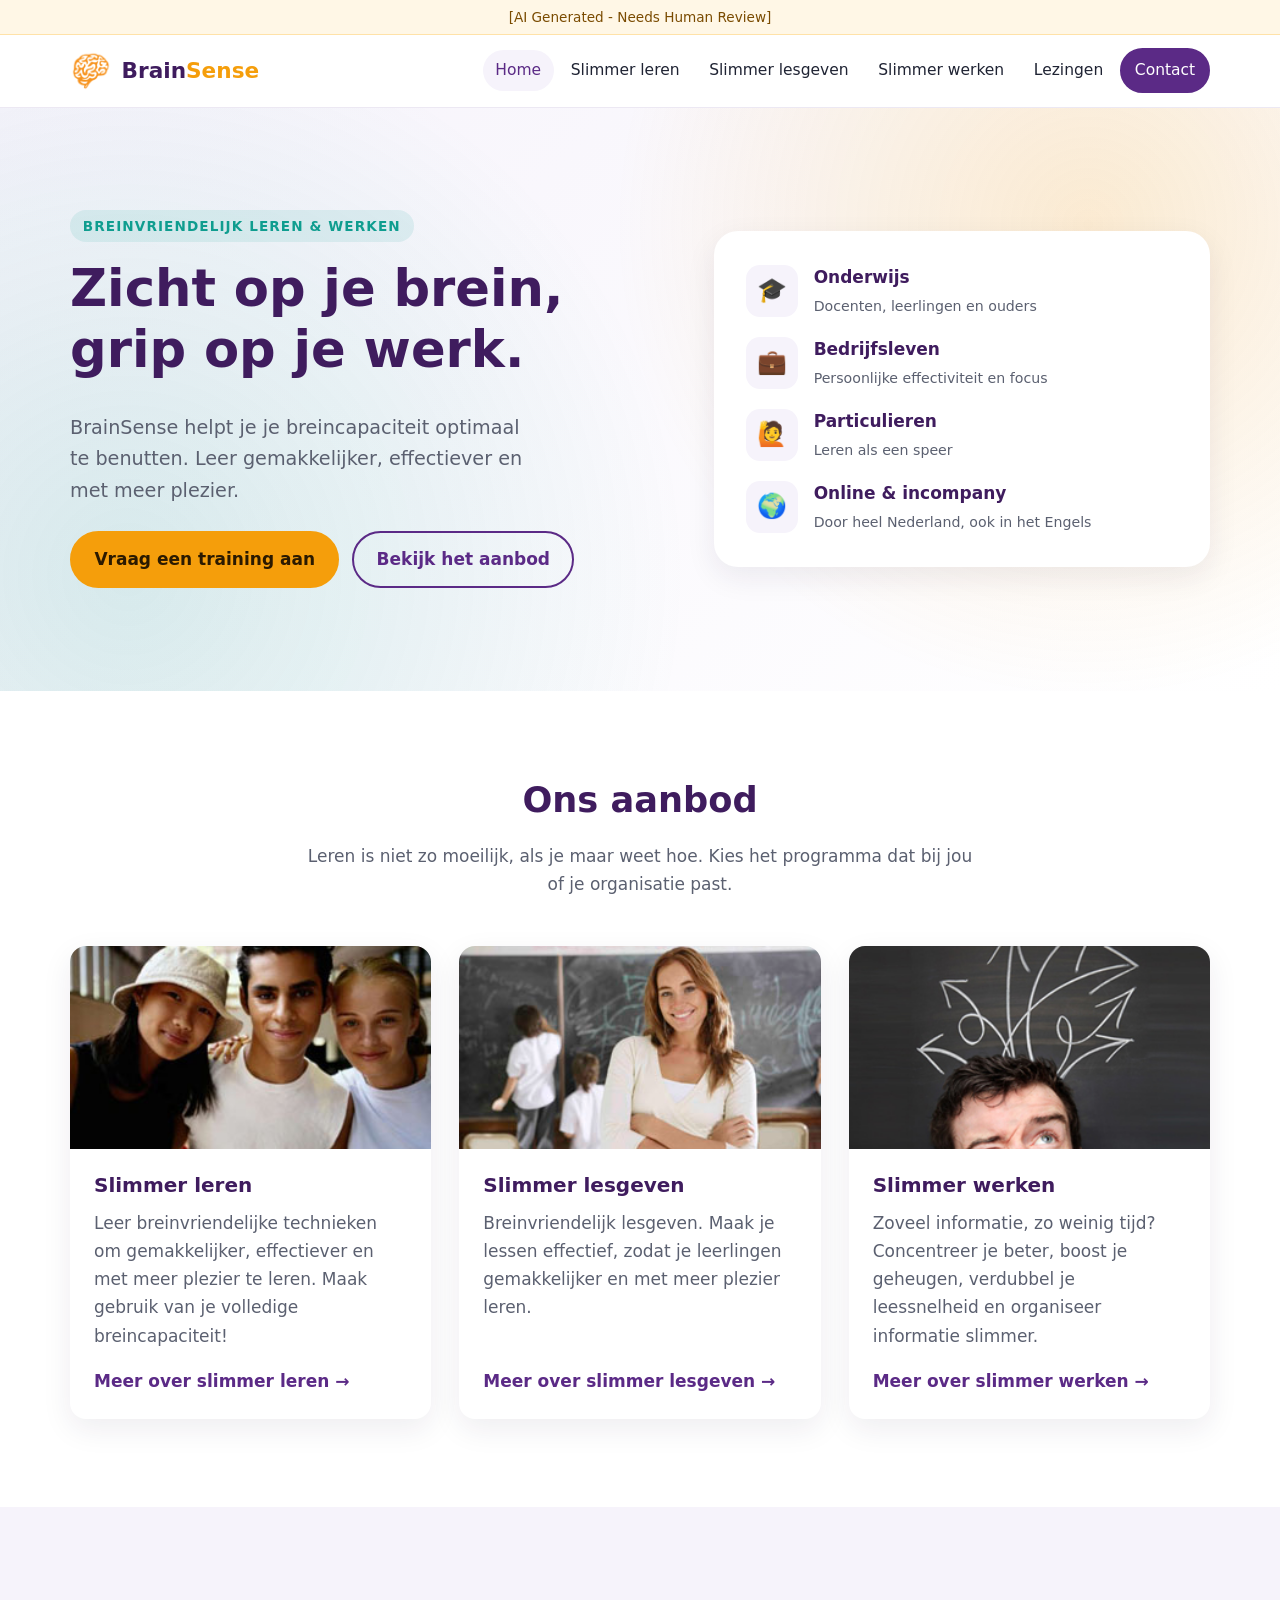
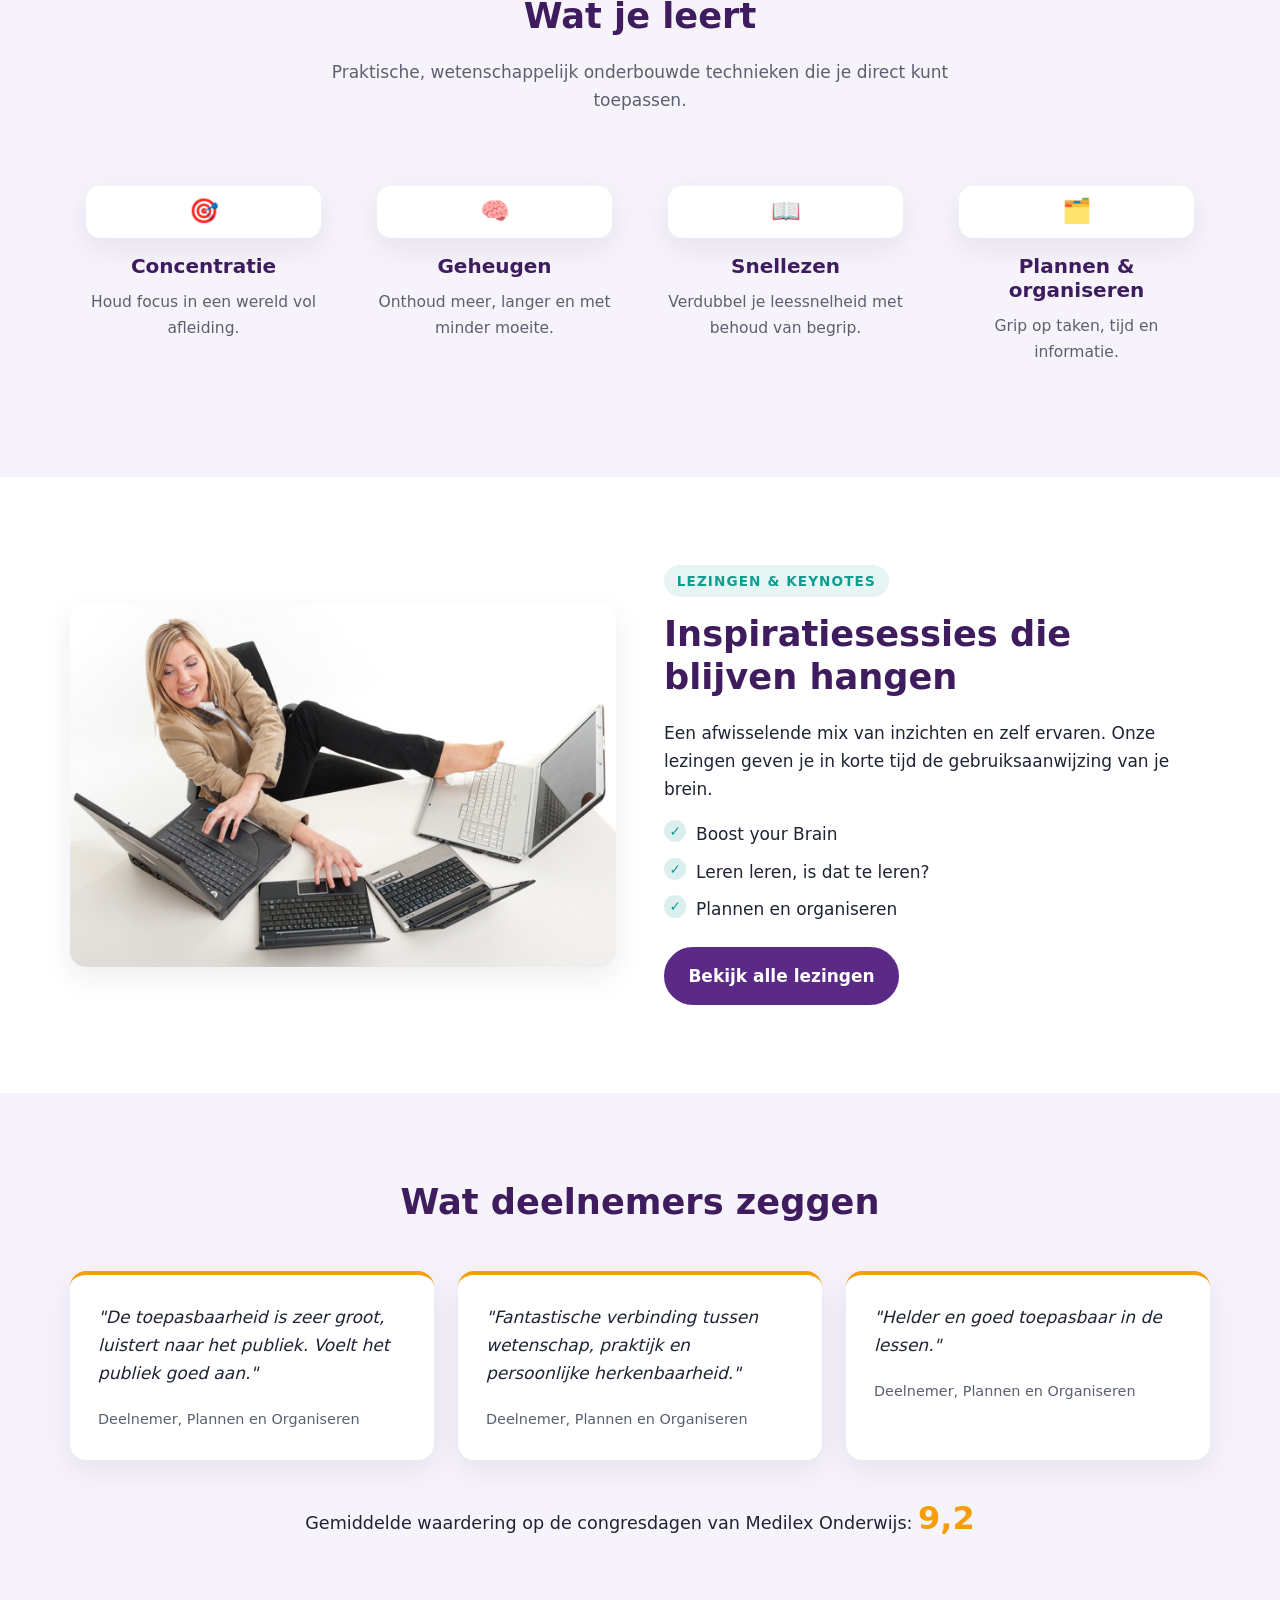
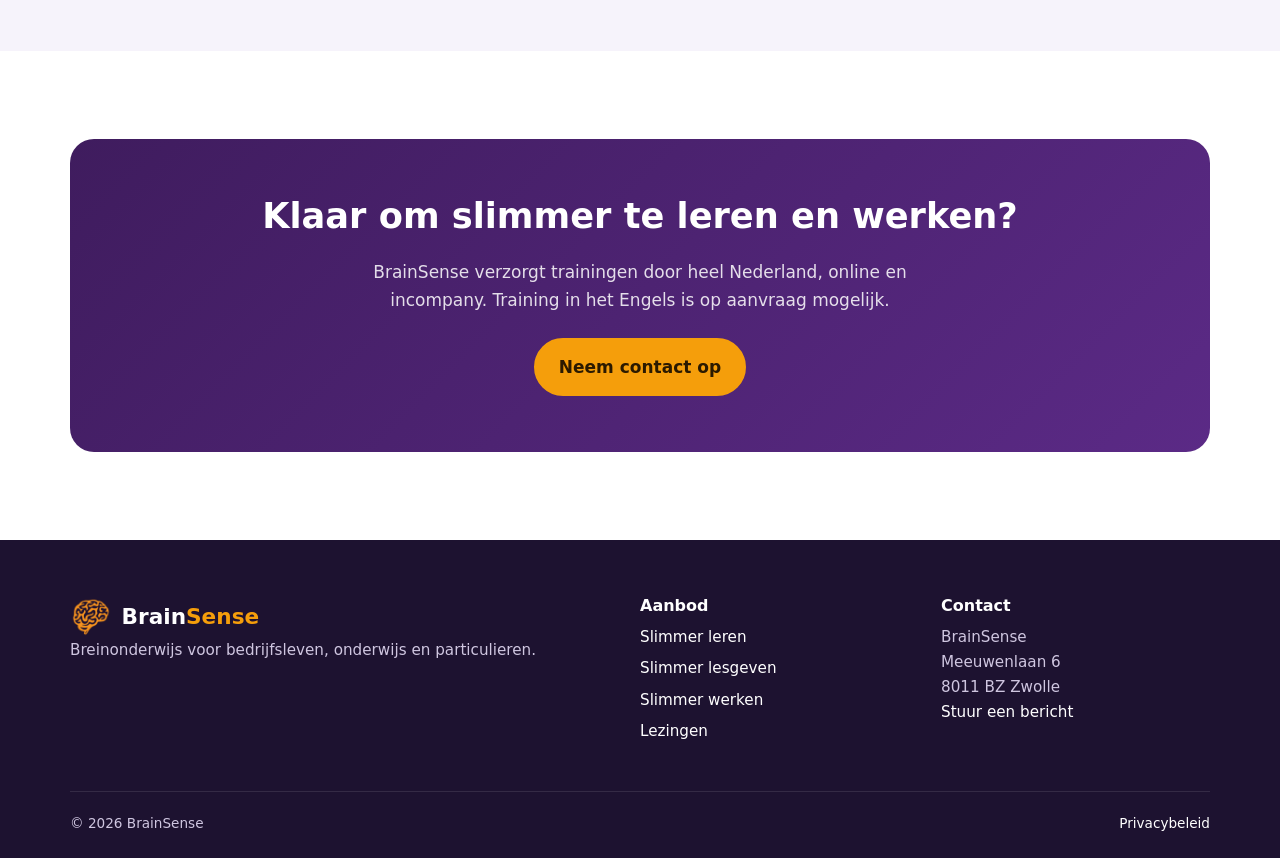
==== index.html @ fa0f3ef4 "Add redesigned BrainSense static website with GitHub Pages deployment" ====
<!DOCTYPE html>
<html lang="nl">
<head>
  <meta charset="UTF-8">
  <meta name="viewport" content="width=device-width, initial-scale=1">
  <title>BrainSense | Slimmer leren, lesgeven en werken</title>
  <meta name="description" content="BrainSense verzorgt breinvriendelijke trainingen, workshops en lezingen voor bedrijfsleven, onderwijs en particulieren. Online en incompany, door heel Nederland.">
  <meta property="og:title" content="BrainSense | Zicht op je brein, grip op je werk">
  <meta property="og:description" content="Breinvriendelijke trainingen voor slimmer leren, lesgeven en werken.">
  <meta property="og:image" content="assets/img/slimmer-leren.jpg">
  <link rel="icon" href="assets/img/logo.png">
  <link rel="stylesheet" href="assets/css/style.css">
</head>
<body>
  <a class="skip-link" href="#main">Naar inhoud</a>
  <div class="ai-notice">[AI Generated - Needs Human Review]</div>

  <header class="site-header">
    <nav class="container nav" aria-label="Hoofdmenu">
      <a class="brand" href="index.html"><img src="assets/img/logo.png" alt="" width="42" height="42"><span>Brain<b>Sense</b></span></a>
      <button class="nav-toggle" aria-expanded="false" aria-controls="nav-links" aria-label="Menu openen"><span></span></button>
      <ul class="nav-links" id="nav-links">
        <li><a href="index.html" aria-current="page">Home</a></li>
        <li><a href="slimmer-leren.html">Slimmer leren</a></li>
        <li><a href="slimmer-lesgeven.html">Slimmer lesgeven</a></li>
        <li><a href="slimmer-werken.html">Slimmer werken</a></li>
        <li><a href="lezingen.html">Lezingen</a></li>
        <li><a class="btn" href="contact.html">Contact</a></li>
      </ul>
    </nav>
  </header>

  <main id="main">
    <section class="hero">
      <div class="container hero-grid">
        <div>
          <span class="eyebrow">Breinvriendelijk leren &amp; werken</span>
          <h1>Zicht op je brein, grip op je werk.</h1>
          <p class="lead">BrainSense helpt je je breincapaciteit optimaal te benutten. Leer gemakkelijker, effectiever en met meer plezier.</p>
          <div class="hero-actions">
            <a class="btn btn-accent" href="contact.html">Vraag een training aan</a>
            <a class="btn btn-outline" href="#aanbod">Bekijk het aanbod</a>
          </div>
        </div>
        <div class="hero-card reveal">
          <div class="stat"><div class="stat-icon" aria-hidden="true">🎓</div><div><strong>Onderwijs</strong><small>Docenten, leerlingen en ouders</small></div></div>
          <div class="stat"><div class="stat-icon" aria-hidden="true">💼</div><div><strong>Bedrijfsleven</strong><small>Persoonlijke effectiviteit en focus</small></div></div>
          <div class="stat"><div class="stat-icon" aria-hidden="true">🙋</div><div><strong>Particulieren</strong><small>Leren als een speer</small></div></div>
          <div class="stat"><div class="stat-icon" aria-hidden="true">🌍</div><div><strong>Online &amp; incompany</strong><small>Door heel Nederland, ook in het Engels</small></div></div>
        </div>
      </div>
    </section>

    <section id="aanbod">
      <div class="container">
        <div class="section-head reveal">
          <h2>Ons aanbod</h2>
          <p>Leren is niet zo moeilijk, als je maar weet hoe. Kies het programma dat bij jou of je organisatie past.</p>
        </div>
        <div class="cards">
          <article class="card reveal">
            <img src="assets/img/slimmer-leren.jpg" alt="Leerling die slimmer leert" loading="lazy">
            <div class="card-body">
              <h3>Slimmer leren</h3>
              <p>Leer breinvriendelijke technieken om gemakkelijker, effectiever en met meer plezier te leren. Maak gebruik van je volledige breincapaciteit!</p>
              <a class="card-link" href="slimmer-leren.html">Meer over slimmer leren</a>
            </div>
          </article>
          <article class="card reveal">
            <img src="assets/img/slimmer-lesgeven.jpg" alt="Docent voor de klas" loading="lazy">
            <div class="card-body">
              <h3>Slimmer lesgeven</h3>
              <p>Breinvriendelijk lesgeven. Maak je lessen effectief, zodat je leerlingen gemakkelijker en met meer plezier leren.</p>
              <a class="card-link" href="slimmer-lesgeven.html">Meer over slimmer lesgeven</a>
            </div>
          </article>
          <article class="card reveal">
            <img src="assets/img/slimmer-werken.jpg" alt="Professional aan het werk" loading="lazy">
            <div class="card-body">
              <h3>Slimmer werken</h3>
              <p>Zoveel informatie, zo weinig tijd? Concentreer je beter, boost je geheugen, verdubbel je leessnelheid en organiseer informatie slimmer.</p>
              <a class="card-link" href="slimmer-werken.html">Meer over slimmer werken</a>
            </div>
          </article>
        </div>
      </div>
    </section>

    <section class="section-soft">
      <div class="container">
        <div class="section-head reveal">
          <h2>Wat je leert</h2>
          <p>Praktische, wetenschappelijk onderbouwde technieken die je direct kunt toepassen.</p>
        </div>
        <div class="features">
          <div class="feature reveal"><div class="stat-icon" aria-hidden="true">🎯</div><h3>Concentratie</h3><p>Houd focus in een wereld vol afleiding.</p></div>
          <div class="feature reveal"><div class="stat-icon" aria-hidden="true">🧠</div><h3>Geheugen</h3><p>Onthoud meer, langer en met minder moeite.</p></div>
          <div class="feature reveal"><div class="stat-icon" aria-hidden="true">📖</div><h3>Snellezen</h3><p>Verdubbel je leessnelheid met behoud van begrip.</p></div>
          <div class="feature reveal"><div class="stat-icon" aria-hidden="true">🗂️</div><h3>Plannen &amp; organiseren</h3><p>Grip op taken, tijd en informatie.</p></div>
        </div>
      </div>
    </section>

    <section>
      <div class="container split">
        <img class="reveal" src="assets/img/multitasker.jpg" alt="Iemand die meerdere taken tegelijk uitvoert" loading="lazy">
        <div class="reveal">
          <span class="eyebrow">Lezingen &amp; keynotes</span>
          <h2>Inspiratiesessies die blijven hangen</h2>
          <p>Een afwisselende mix van inzichten en zelf ervaren. Onze lezingen geven je in korte tijd de gebruiksaanwijzing van je brein.</p>
          <ul class="check-list">
            <li>Boost your Brain</li>
            <li>Leren leren, is dat te leren?</li>
            <li>Plannen en organiseren</li>
          </ul>
          <a class="btn" href="lezingen.html">Bekijk alle lezingen</a>
        </div>
      </div>
    </section>

    <section class="section-soft">
      <div class="container">
        <div class="section-head reveal">
          <h2>Wat deelnemers zeggen</h2>
        </div>
        <div class="quotes">
          <blockquote class="quote reveal"><p>"De toepasbaarheid is zeer groot, luistert naar het publiek. Voelt het publiek goed aan."</p><cite>Deelnemer, Plannen en Organiseren</cite></blockquote>
          <blockquote class="quote reveal"><p>"Fantastische verbinding tussen wetenschap, praktijk en persoonlijke herkenbaarheid."</p><cite>Deelnemer, Plannen en Organiseren</cite></blockquote>
          <blockquote class="quote reveal"><p>"Helder en goed toepasbaar in de lessen."</p><cite>Deelnemer, Plannen en Organiseren</cite></blockquote>
        </div>
        <p class="score reveal">Gemiddelde waardering op de congresdagen van Medilex Onderwijs: <strong>9,2</strong></p>
      </div>
    </section>

    <section>
      <div class="container">
        <div class="cta reveal">
          <h2>Klaar om slimmer te leren en werken?</h2>
          <p>BrainSense verzorgt trainingen door heel Nederland, online en incompany. Training in het Engels is op aanvraag mogelijk.</p>
          <a class="btn btn-accent" href="contact.html">Neem contact op</a>
        </div>
      </div>
    </section>
  </main>

  <footer class="site-footer">
    <div class="container">
      <div class="footer-grid">
        <div>
          <a class="brand" href="index.html"><img src="assets/img/logo.png" alt="" width="42" height="42"><span style="color:#fff">Brain<b>Sense</b></span></a>
          <p>Breinonderwijs voor bedrijfsleven, onderwijs en particulieren.</p>
        </div>
        <div>
          <h3>Aanbod</h3>
          <ul>
            <li><a href="slimmer-leren.html">Slimmer leren</a></li>
            <li><a href="slimmer-lesgeven.html">Slimmer lesgeven</a></li>
            <li><a href="slimmer-werken.html">Slimmer werken</a></li>
            <li><a href="lezingen.html">Lezingen</a></li>
          </ul>
        </div>
        <div>
          <h3>Contact</h3>
          <address style="font-style:normal">BrainSense<br>Meeuwenlaan 6<br>8011 BZ Zwolle</address>
          <p><a href="contact.html">Stuur een bericht</a></p>
        </div>
      </div>
      <div class="footer-bottom">
        <span>&copy; <span id="year"></span> BrainSense</span>
        <span><a href="https://www.brainsense.nl/privacybeleid/">Privacybeleid</a></span>
      </div>
    </div>
  </footer>
  <script src="assets/js/main.js" defer></script>
</body>
</html>
---- assets/css/style.css ----
:root {
  --primary: #5b2a86;
  --primary-dark: #3f1c5e;
  --accent: #f59e0b;
  --teal: #0f9d8f;
  --text: #1f2333;
  --muted: #5b6070;
  --bg: #ffffff;
  --bg-soft: #f6f3fb;
  --radius: 16px;
  --shadow: 0 10px 30px rgba(40, 20, 70, 0.08);
  --max: 1140px;
  --font: "Inter", system-ui, -apple-system, "Segoe UI", Roboto, sans-serif;
}

*,
*::before,
*::after { box-sizing: border-box; }

html { scroll-behavior: smooth; }

body {
  margin: 0;
  font-family: var(--font);
  color: var(--text);
  background: var(--bg);
  line-height: 1.65;
  font-size: 1.0625rem;
}

img { max-width: 100%; display: block; }

a { color: var(--primary); }
a:hover { color: var(--primary-dark); }

h1, h2, h3 { line-height: 1.2; margin: 0 0 0.6em; color: var(--primary-dark); }
h1 { font-size: clamp(2rem, 4.5vw, 3.2rem); }
h2 { font-size: clamp(1.6rem, 3vw, 2.2rem); }
h3 { font-size: 1.25rem; }
p { margin: 0 0 1em; }

.container { width: min(100% - 2.5rem, var(--max)); margin-inline: auto; }

.skip-link {
  position: absolute; left: -999px; top: 0;
  background: var(--primary); color: #fff; padding: .5rem 1rem; z-index: 100;
}
.skip-link:focus { left: 0; }

.ai-notice {
  background: #fff7e6; color: #7a4b00; text-align: center;
  font-size: .85rem; padding: .35rem 1rem; border-bottom: 1px solid #ffe2a8;
}

/* Header */
.site-header {
  position: sticky; top: 0; z-index: 50;
  background: rgba(255, 255, 255, 0.92);
  backdrop-filter: blur(8px);
  border-bottom: 1px solid #ece8f3;
}
.nav { display: flex; align-items: center; justify-content: space-between; min-height: 72px; gap: 1rem; }
.brand { display: flex; align-items: center; gap: .6rem; text-decoration: none; font-weight: 800; font-size: 1.35rem; color: var(--primary-dark); }
.brand img { width: 42px; height: 42px; }
.brand span b { color: var(--accent); font-weight: 800; }

.nav-links { display: flex; gap: .25rem; list-style: none; margin: 0; padding: 0; align-items: center; }
.nav-links a {
  display: block; padding: .5rem .8rem; border-radius: 999px;
  text-decoration: none; color: var(--text); font-weight: 500; font-size: .97rem;
}
.nav-links a:hover, .nav-links a[aria-current="page"] { background: var(--bg-soft); color: var(--primary); }
.nav-links .btn { color: #fff; }
.nav-links .btn:hover { color: #fff; background: var(--primary-dark); }

.nav-toggle {
  display: none; background: none; border: 0; cursor: pointer; padding: .5rem;
  width: 44px; height: 44px; border-radius: 8px;
}
.nav-toggle span, .nav-toggle span::before, .nav-toggle span::after {
  display: block; width: 24px; height: 2px; background: var(--text); position: relative; transition: .2s;
}
.nav-toggle span::before, .nav-toggle span::after { content: ""; position: absolute; }
.nav-toggle span::before { top: -7px; }
.nav-toggle span::after { top: 7px; }
.nav-toggle[aria-expanded="true"] span { background: transparent; }
.nav-toggle[aria-expanded="true"] span::before { top: 0; transform: rotate(45deg); }
.nav-toggle[aria-expanded="true"] span::after { top: 0; transform: rotate(-45deg); }

/* Buttons */
.btn {
  display: inline-block; background: var(--primary); color: #fff; text-decoration: none;
  padding: .8rem 1.4rem; border-radius: 999px; font-weight: 600; border: 2px solid var(--primary);
  transition: transform .15s, background .15s;
  cursor: pointer; font: inherit; font-weight: 600;
}
.btn:hover { background: var(--primary-dark); color: #fff; transform: translateY(-1px); }
.btn-outline { background: transparent; color: var(--primary); }
.btn-outline:hover { background: var(--primary); }
.btn-accent { background: var(--accent); border-color: var(--accent); color: #2b1a00; }
.btn-accent:hover { background: #d98a06; border-color: #d98a06; color: #2b1a00; }

/* Hero */
.hero {
  background:
    radial-gradient(circle at 85% 20%, rgba(245, 158, 11, .18), transparent 40%),
    radial-gradient(circle at 10% 80%, rgba(15, 157, 143, .15), transparent 45%),
    linear-gradient(135deg, #f6f3fb 0%, #fff 100%);
  padding: clamp(3.5rem, 8vw, 6.5rem) 0;
}
.hero-grid { display: grid; grid-template-columns: 1.2fr 1fr; gap: 3rem; align-items: center; }
.eyebrow {
  display: inline-block; font-size: .85rem; font-weight: 700; letter-spacing: .08em; text-transform: uppercase;
  color: var(--teal); background: rgba(15, 157, 143, .1); padding: .3rem .8rem; border-radius: 999px; margin-bottom: 1rem;
}
.hero p.lead { font-size: 1.2rem; color: var(--muted); max-width: 38ch; }
.hero-actions { display: flex; gap: .8rem; flex-wrap: wrap; margin-top: 1.5rem; }
.hero-card {
  background: #fff; border-radius: 24px; box-shadow: var(--shadow); padding: 2rem;
  display: grid; gap: 1rem;
}
.stat { display: flex; gap: 1rem; align-items: center; }
.stat-icon {
  flex: 0 0 52px; height: 52px; border-radius: 14px; display: grid; place-items: center;
  background: var(--bg-soft); font-size: 1.5rem;
}
.stat strong { display: block; color: var(--primary-dark); }
.stat small { color: var(--muted); }

.page-hero { background: linear-gradient(135deg, var(--primary-dark), var(--primary)); color: #fff; padding: 4rem 0 3.5rem; }
.page-hero h1 { color: #fff; }
.page-hero p { color: rgba(255,255,255,.85); font-size: 1.15rem; max-width: 60ch; margin: 0; }
.breadcrumb { font-size: .9rem; margin-bottom: 1rem; }
.breadcrumb a { color: rgba(255,255,255,.8); }

/* Sections */
section { padding: clamp(3rem, 7vw, 5.5rem) 0; }
.section-soft { background: var(--bg-soft); }
.section-head { text-align: center; max-width: 680px; margin: 0 auto 3rem; }
.section-head p { color: var(--muted); }

.cards { display: grid; grid-template-columns: repeat(3, 1fr); gap: 1.75rem; }
.card {
  background: #fff; border-radius: var(--radius); overflow: hidden; box-shadow: var(--shadow);
  display: flex; flex-direction: column; transition: transform .2s, box-shadow .2s;
}
.card:hover { transform: translateY(-4px); box-shadow: 0 16px 40px rgba(40, 20, 70, .14); }
.card img { aspect-ratio: 16 / 9; object-fit: cover; width: 100%; }
.card-body { padding: 1.5rem; display: flex; flex-direction: column; flex: 1; }
.card-body p { color: var(--muted); flex: 1; }
.card-link { font-weight: 600; text-decoration: none; }
.card-link::after { content: " →"; }

.split { display: grid; grid-template-columns: 1fr 1fr; gap: 3rem; align-items: center; }
.split img { border-radius: var(--radius); box-shadow: var(--shadow); width: 100%; object-fit: cover; max-height: 420px; }
.split.reverse > :first-child { order: 2; }

.check-list { list-style: none; padding: 0; margin: 1rem 0 1.5rem; }
.check-list li { padding-left: 2rem; position: relative; margin-bottom: .6rem; }
.check-list li::before {
  content: "✓"; position: absolute; left: 0; top: 0; width: 1.4rem; height: 1.4rem; border-radius: 50%;
  background: rgba(15, 157, 143, .15); color: var(--teal); font-weight: 700; font-size: .85rem;
  display: grid; place-items: center;
}

.features { display: grid; grid-template-columns: repeat(4, 1fr); gap: 1.5rem; }
.feature { text-align: center; padding: 1.5rem 1rem; }
.feature .stat-icon { margin: 0 auto 1rem; background: #fff; box-shadow: var(--shadow); }
.feature p { color: var(--muted); font-size: .97rem; margin: 0; }

/* Talks */
.talk {
  display: grid; grid-template-columns: 320px 1fr; gap: 2rem; background: #fff; border-radius: var(--radius);
  box-shadow: var(--shadow); overflow: hidden; margin-bottom: 2rem;
}
.talk img { width: 100%; height: 100%; object-fit: cover; min-height: 220px; }
.talk-body { padding: 2rem 2rem 2rem 0; }
.meta { display: flex; flex-wrap: wrap; gap: .5rem; margin: 1rem 0; }
.tag { background: var(--bg-soft); color: var(--primary); padding: .3rem .8rem; border-radius: 999px; font-size: .85rem; font-weight: 600; }

/* Testimonials */
.quotes { display: grid; grid-template-columns: repeat(3, 1fr); gap: 1.5rem; }
.quote { background: #fff; border-radius: var(--radius); padding: 1.75rem; box-shadow: var(--shadow); margin: 0; border-top: 4px solid var(--accent); }
.quote p { font-style: italic; }
.quote cite { color: var(--muted); font-size: .9rem; font-style: normal; }
.score { text-align: center; margin-top: 2rem; font-size: 1.1rem; }
.score strong { font-size: 2rem; color: var(--accent); }

/* CTA */
.cta {
  background: linear-gradient(135deg, var(--primary-dark), var(--primary)); color: #fff;
  border-radius: 24px; padding: clamp(2rem, 5vw, 3.5rem); text-align: center;
}
.cta h2 { color: #fff; }
.cta p { color: rgba(255,255,255,.85); max-width: 55ch; margin: 0 auto 1.5rem; }

/* Contact */
.contact-grid { display: grid; grid-template-columns: 1fr 1.3fr; gap: 2.5rem; }
.contact-info { background: var(--bg-soft); border-radius: var(--radius); padding: 2rem; }
.contact-info address { font-style: normal; margin-bottom: 1rem; }
.form { display: grid; gap: 1rem; }
.form label { font-weight: 600; font-size: .95rem; display: block; margin-bottom: .3rem; }
.form input, .form textarea, .form select {
  width: 100%; padding: .8rem 1rem; border-radius: 10px; border: 1px solid #d9d3e5; font: inherit; background: #fff;
}
.form input:focus, .form textarea:focus, .form select:focus { outline: 3px solid rgba(91, 42, 134, .25); border-color: var(--primary); }
.form-row { display: grid; grid-template-columns: 1fr 1fr; gap: 1rem; }
.form-note { font-size: .9rem; color: var(--muted); }
.map { border: 0; width: 100%; height: 260px; border-radius: var(--radius); margin-top: 1rem; }

/* Footer */
.site-footer { background: #1d1230; color: #cfc6e0; padding: 3.5rem 0 1.5rem; font-size: .95rem; }
.site-footer a { color: #fff; text-decoration: none; }
.site-footer a:hover { text-decoration: underline; }
.footer-grid { display: grid; grid-template-columns: 2fr 1fr 1fr; gap: 2rem; }
.site-footer h3 { color: #fff; font-size: 1rem; }
.site-footer ul { list-style: none; padding: 0; margin: 0; }
.site-footer li { margin-bottom: .4rem; }
.footer-bottom { border-top: 1px solid rgba(255,255,255,.1); margin-top: 2.5rem; padding-top: 1.25rem; font-size: .85rem; display: flex; justify-content: space-between; flex-wrap: wrap; gap: 1rem; }

/* Reveal animation */
.reveal { opacity: 0; transform: translateY(16px); transition: opacity .6s ease, transform .6s ease; }
.reveal.visible { opacity: 1; transform: none; }
@media (prefers-reduced-motion: reduce) {
  html { scroll-behavior: auto; }
  .reveal { opacity: 1; transform: none; transition: none; }
}

/* Responsive */
@media (max-width: 960px) {
  .hero-grid, .split, .contact-grid { grid-template-columns: 1fr; }
  .split.reverse > :first-child { order: 0; }
  .cards, .quotes { grid-template-columns: 1fr 1fr; }
  .features { grid-template-columns: 1fr 1fr; }
  .talk { grid-template-columns: 1fr; }
  .talk-body { padding: 0 1.5rem 1.75rem; }
  .footer-grid { grid-template-columns: 1fr 1fr; }
}

@media (max-width: 820px) {
  .nav-toggle { display: block; }
  .nav-links {
    position: absolute; top: 100%; left: 0; right: 0; flex-direction: column; align-items: stretch;
    background: #fff; padding: 1rem 1.25rem 1.5rem; border-bottom: 1px solid #ece8f3;
    display: none;
  }
  .nav-links.open { display: flex; }
  .nav-links a { border-radius: 10px; }
}

@media (max-width: 600px) {
  .cards, .quotes, .features, .form-row, .footer-grid { grid-template-columns: 1fr; }
}
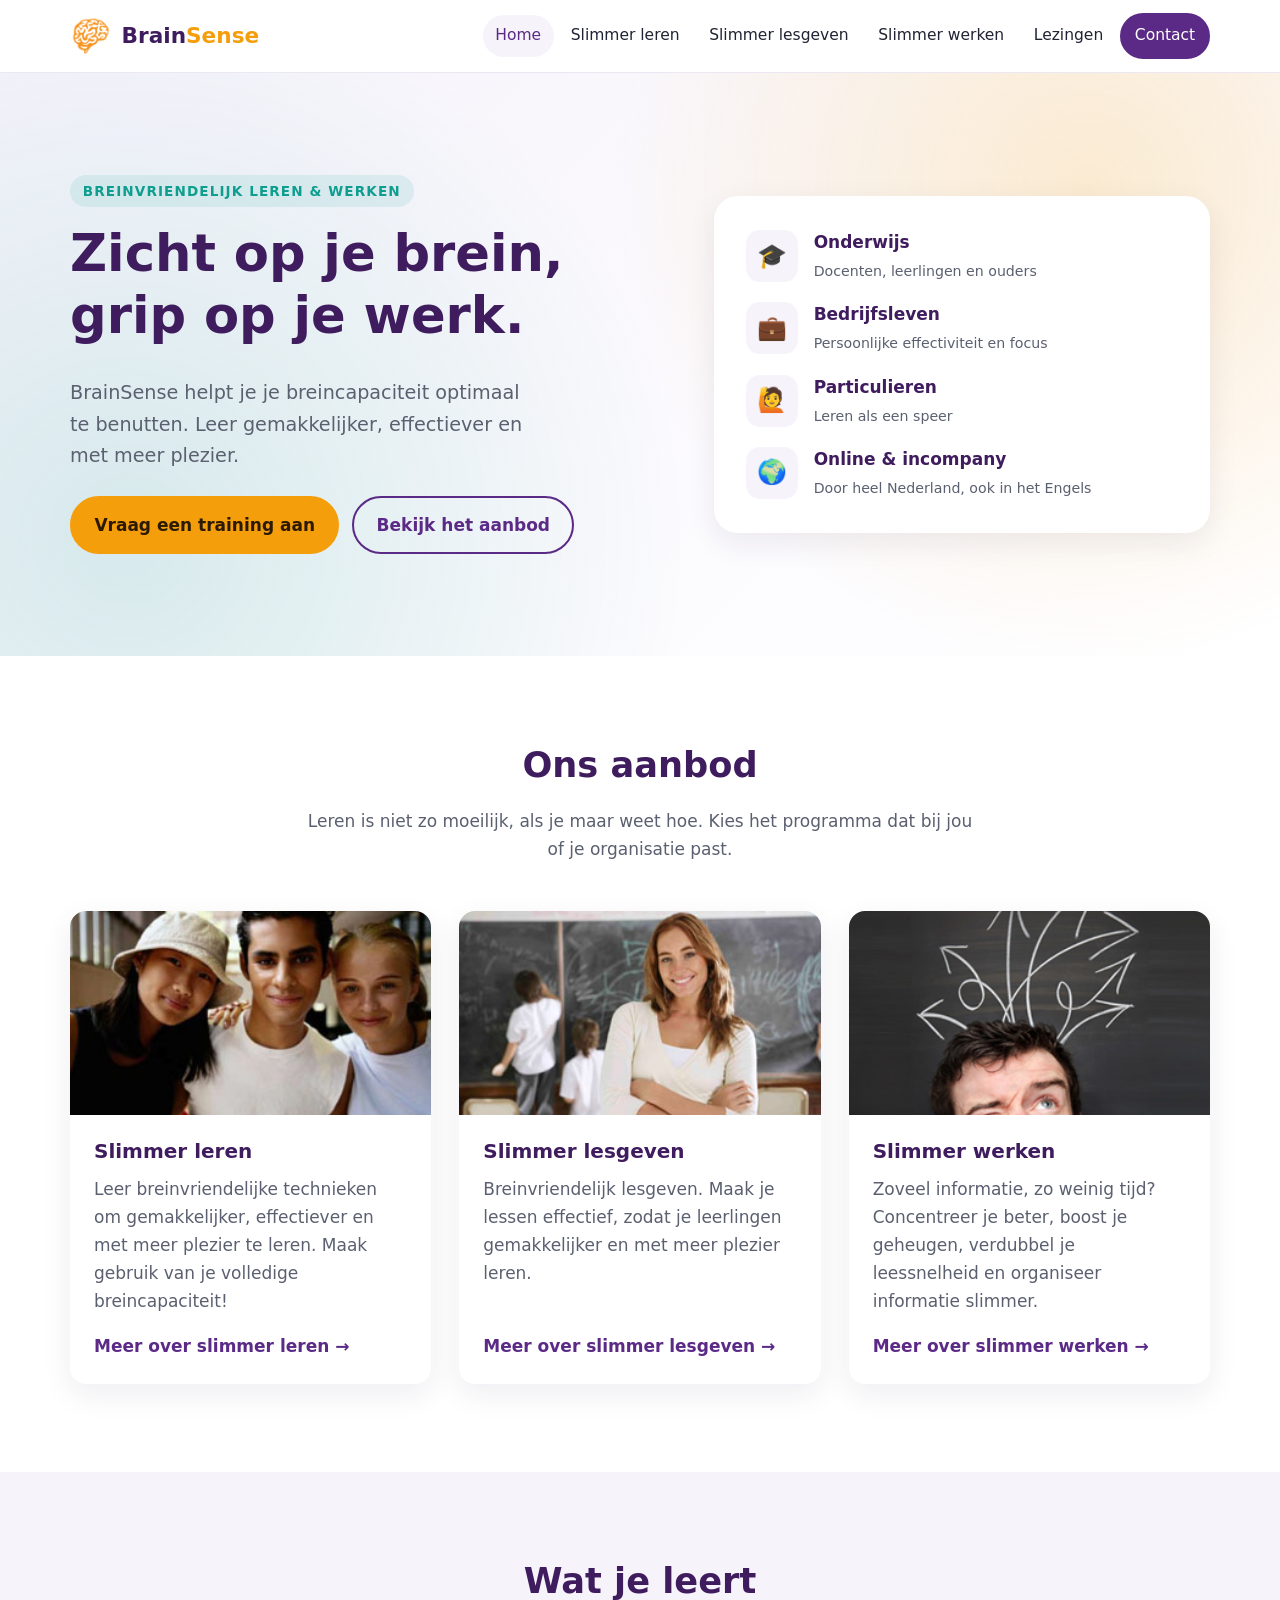
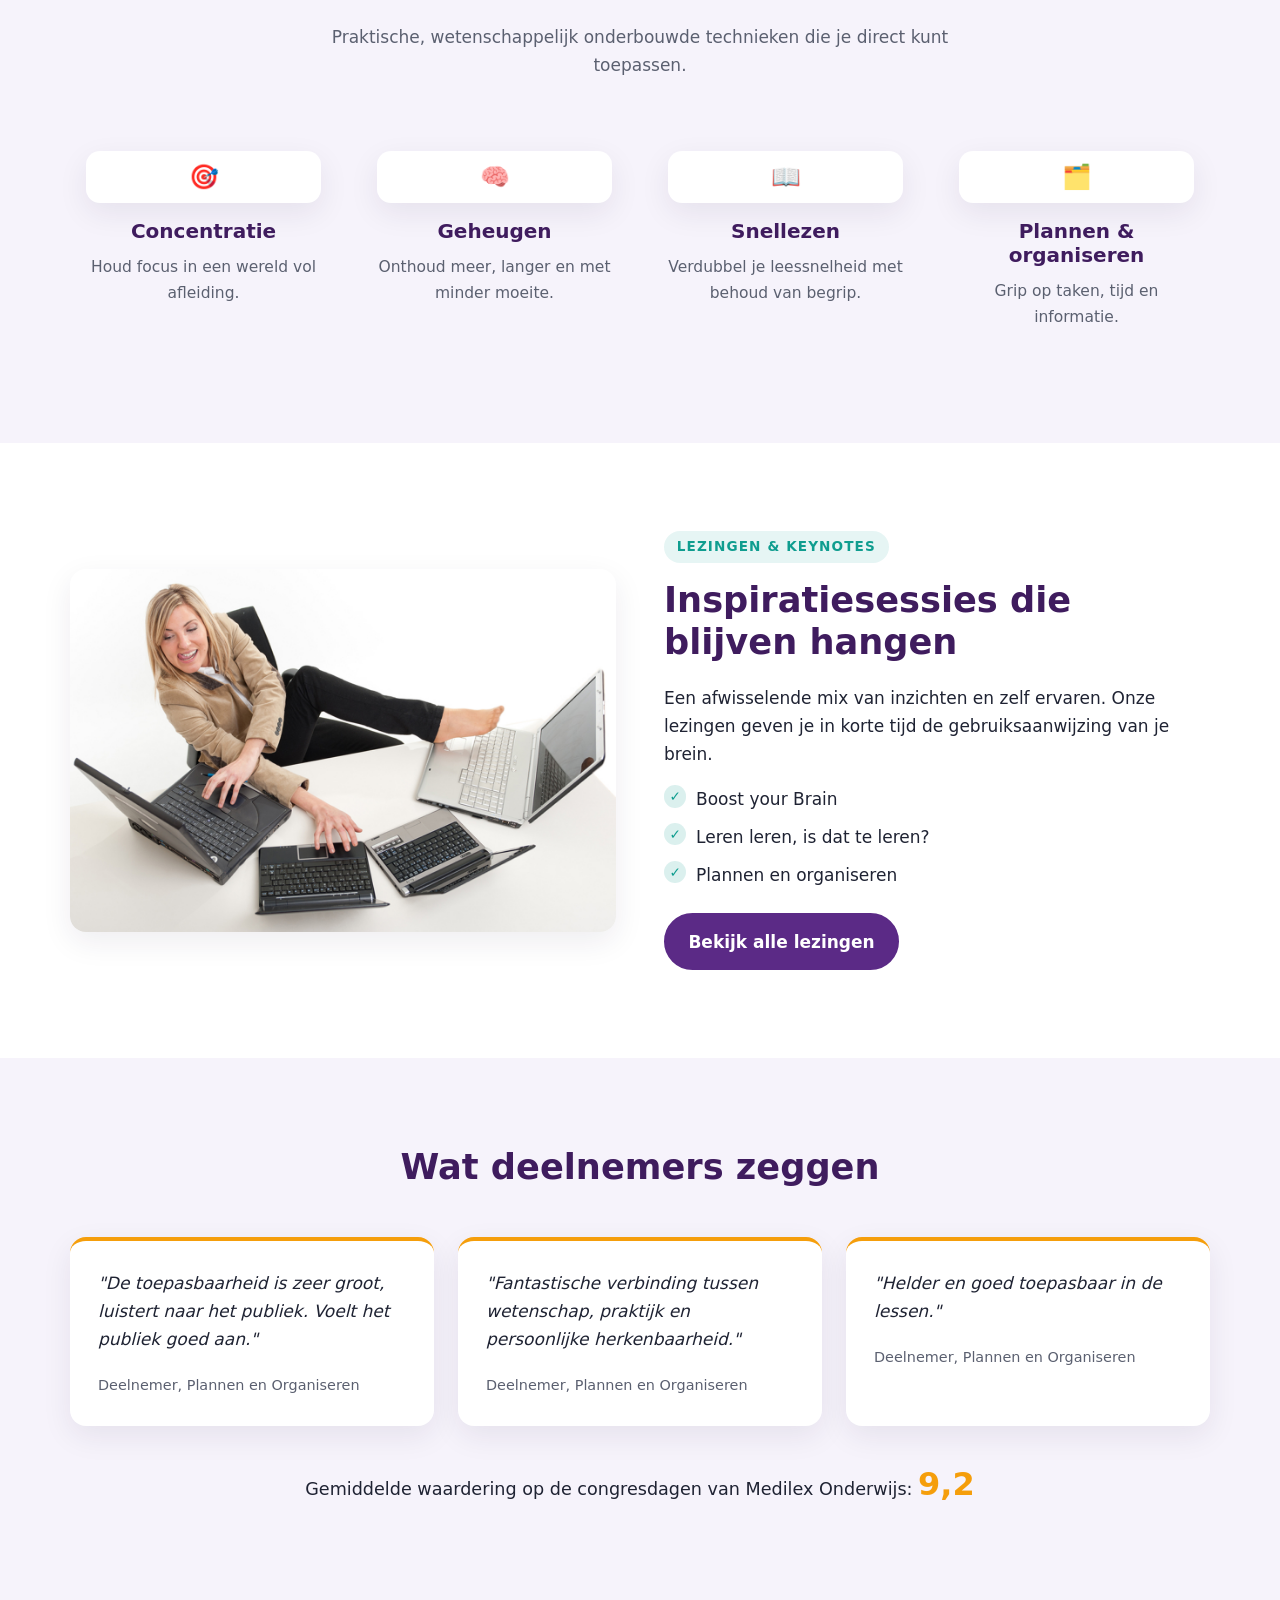
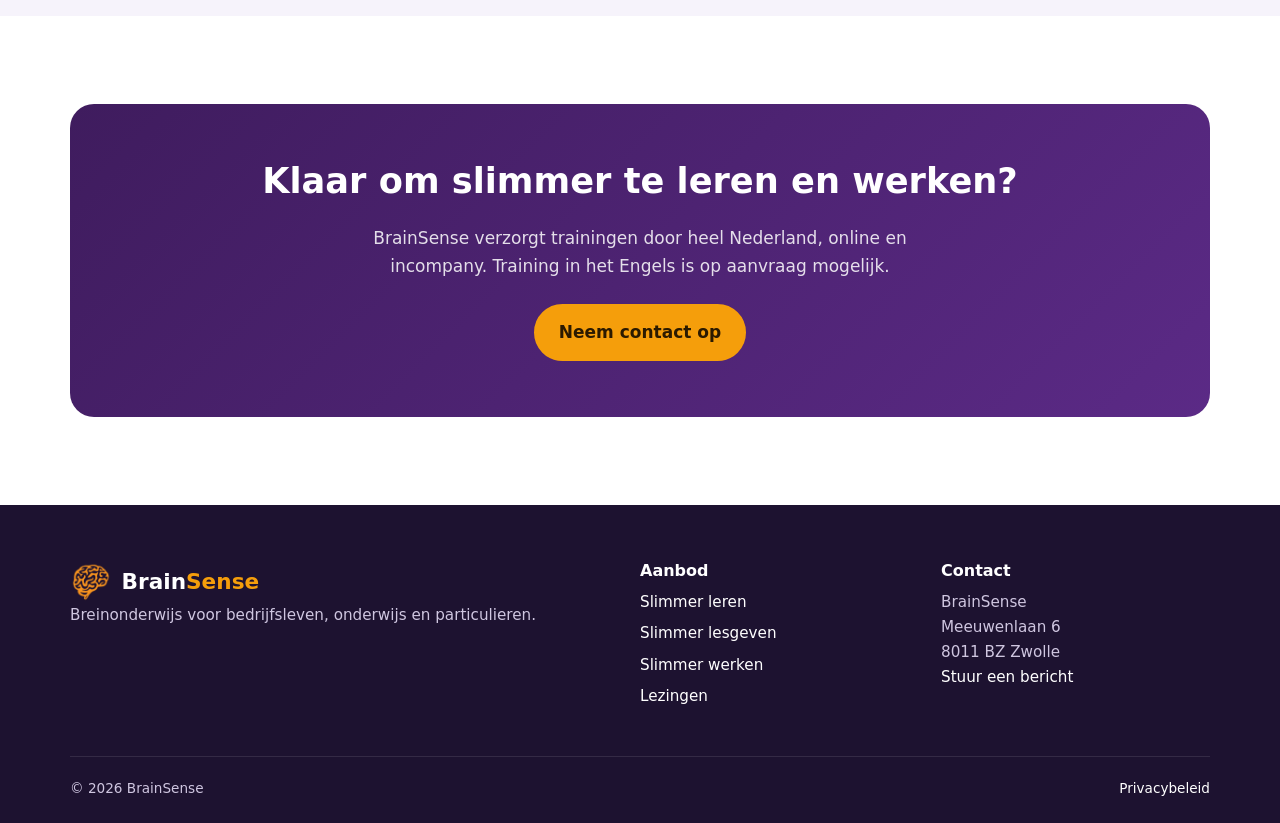
==== commit de288547: "Remove AI notice banner and add custom domain www.brainsense.nl" ====
--- a/index.html
+++ b/index.html
@@ -9,11 +9,10 @@
   <meta property="og:description" content="Breinvriendelijke trainingen voor slimmer leren, lesgeven en werken.">
   <meta property="og:image" content="assets/img/slimmer-leren.jpg">
   <link rel="icon" href="assets/img/logo.png">
-  <link rel="stylesheet" href="assets/css/style.css">
+  <link rel="stylesheet" href="assets/css/style.css?v=4">
 </head>
 <body>
   <a class="skip-link" href="#main">Naar inhoud</a>
-  <div class="ai-notice">[AI Generated - Needs Human Review]</div>
 
   <header class="site-header">
     <nav class="container nav" aria-label="Hoofdmenu">
@@ -171,6 +170,6 @@
       </div>
     </div>
   </footer>
-  <script src="assets/js/main.js" defer></script>
+  <script src="assets/js/main.js?v=6" defer></script>
 </body>
 </html>
--- a/assets/css/style.css
+++ b/assets/css/style.css
@@ -47,11 +47,6 @@
 }
 .skip-link:focus { left: 0; }
 
-.ai-notice {
-  background: #fff7e6; color: #7a4b00; text-align: center;
-  font-size: .85rem; padding: .35rem 1rem; border-bottom: 1px solid #ffe2a8;
-}
-
 /* Header */
 .site-header {
   position: sticky; top: 0; z-index: 50;
@@ -206,6 +201,9 @@
 .form input:focus, .form textarea:focus, .form select:focus { outline: 3px solid rgba(91, 42, 134, .25); border-color: var(--primary); }
 .form-row { display: grid; grid-template-columns: 1fr 1fr; gap: 1rem; }
 .form-note { font-size: .9rem; color: var(--muted); }
+.form-note.success, .form-note.error { padding: .75rem 1rem; border-radius: 10px; font-weight: 600; }
+.form-note.success { color: #166534; background: #dcfce7; border: 1px solid #86efac; }
+.form-note.error { color: #991b1b; background: #fee2e2; border: 1px solid #fca5a5; }
 .map { border: 0; width: 100%; height: 260px; border-radius: var(--radius); margin-top: 1rem; }
 
 /* Footer */
